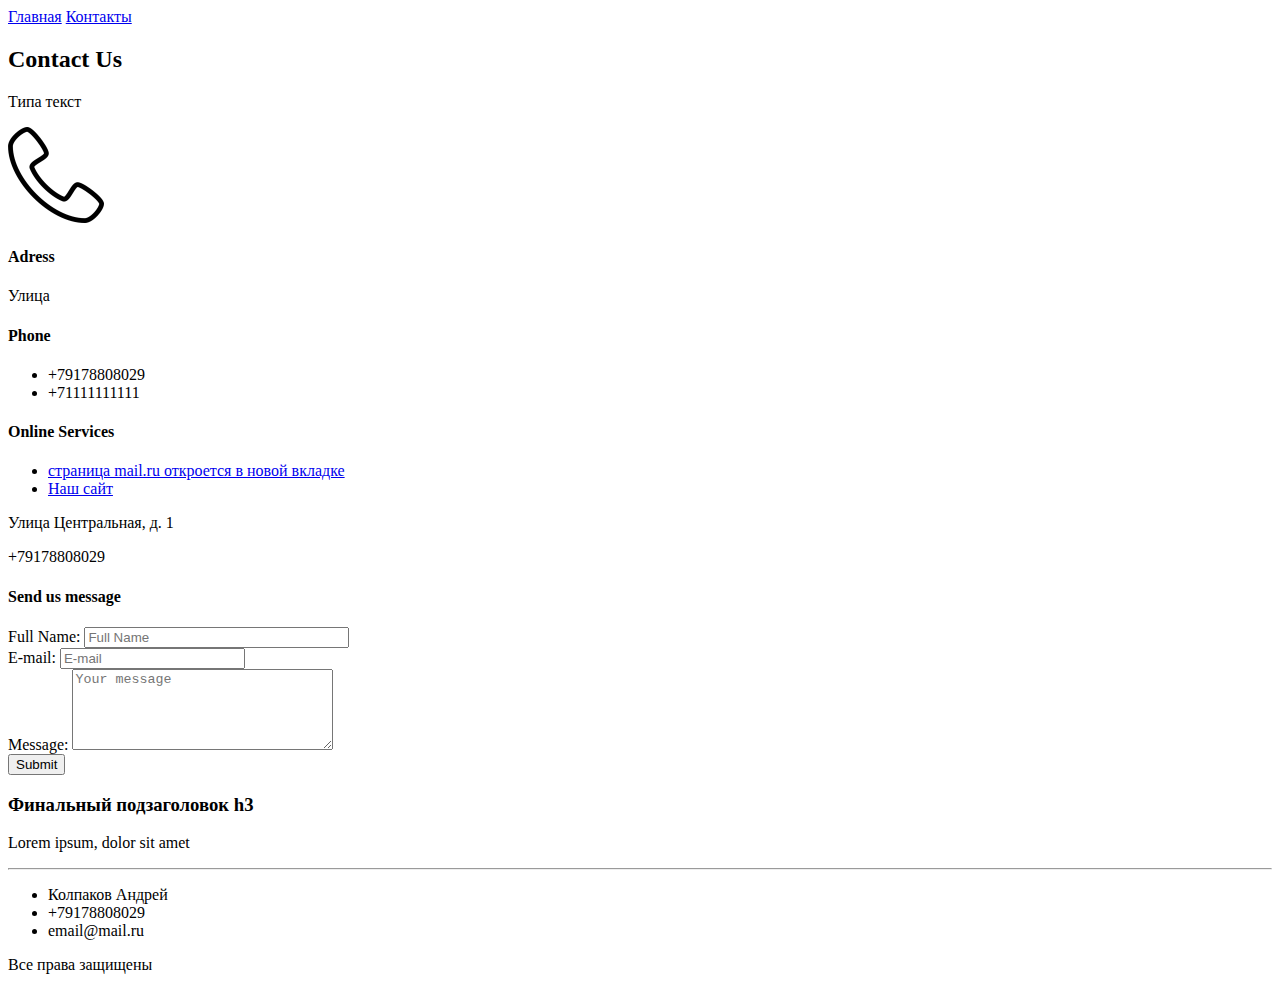
==== lessons/contacts.html @ a2d811bc "Add contact page" ====
<!DOCTYPE html>
<html lang="en">

<head>
  <meta charset="UTF-8">
  <meta name="viewport" content="width=device-width, initial-scale=1.0">
  <meta http-equive="X-UA-Compatible" content="ie=edge">
  <title>Document</title>
</head>

<body>
  <header>
    <a href="index.html">Главная</a>
    <a href="contacts.html">Контакты</a>
  </header>

  <h2>Contact Us</h2>
  <p>Типа текст</p>
  <img src="images/phone-handset_icon-icons.com_48252.png" alt="phone_icon">

  <h4>Adress</h4>
  <p>Улица</p>
  <h4>Phone</h4>
  <ul>
    <li>+79178808029</li>
    <li>+71111111111</li>
  </ul>
  <h4>Online Services</h4>
  <ul>
    <li><a href="https://mail.ru" target="_blank">страница mail.ru откроется в новой вкладке</a></li>
    <li><a href="index.html">Наш сайт</a></li>
  </ul>
  <p>Улица Центральная, д. 1</p>
  <p>+79178808029</p>

  <h4>Send us message</h4>
  Full Name: <input type="text" size="30" placeholder="Full Name"><br>
  E-mail: <input type="email" placeholder="E-mail"><br>
  Message: <textarea cols="30" rows="5" placeholder="Your message"></textarea><br>
  <button type="submit">Submit</button>

  <script type="text/javascript" charset="utf-8" async
    src="https://api-maps.yandex.ru/services/constructor/1.0/js/?um=constructor%3Ac2dc0864d0be37b083ab0db686a1c53e6e2b4c50fb0975d7587f844fe6e3d88c&amp;width=500&amp;height=400&amp;lang=ru_RU&amp;scroll=true"></script>


  <footer>
    <h3>Финальный подзаголовок h3</h3>
    <p>Lorem ipsum, dolor sit amet </p>
    <hr>
    <ul>
      <li>Колпаков Андрей</li>
      <li>+79178808029</li>
      <li>email@mail.ru</li>
    </ul>
    <p>Все права защищены</p>
  </footer>
</body>

</html>
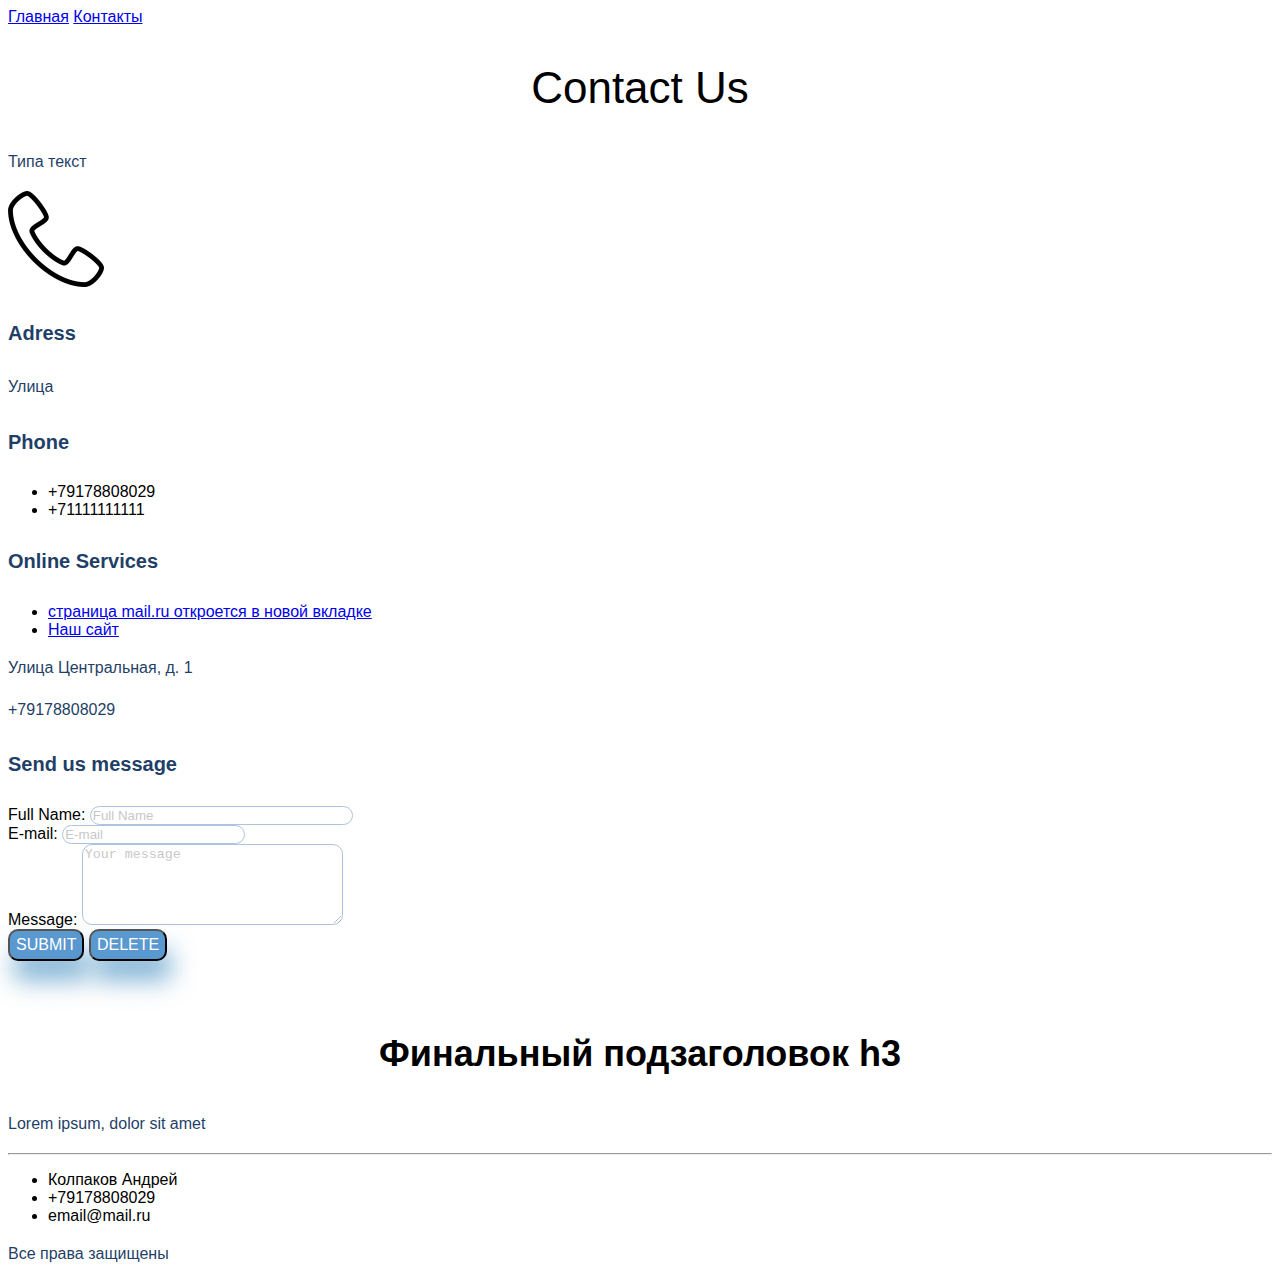
==== commit ad94318e: "base_CSS" ====
--- a/lessons/contacts.html
+++ b/lessons/contacts.html
@@ -6,6 +6,7 @@
   <meta name="viewport" content="width=device-width, initial-scale=1.0">
   <meta http-equive="X-UA-Compatible" content="ie=edge">
   <title>Document</title>
+  <link rel="stylesheet" href="style.css">
 </head>
 
 <body>
@@ -14,45 +15,49 @@
     <a href="contacts.html">Контакты</a>
   </header>
 
-  <h2>Contact Us</h2>
-  <p>Типа текст</p>
+  <h2 class="h2_contacts">Contact Us</h2>
+  <p class="paragraf_style">Типа текст</p>
   <img src="images/phone-handset_icon-icons.com_48252.png" alt="phone_icon">
 
-  <h4>Adress</h4>
-  <p>Улица</p>
-  <h4>Phone</h4>
+  <h4 class="h4_style">Adress</h4>
+  <p class="paragraf_style">Улица</p>
+  <h4 class="h4_style">Phone</h4>
   <ul>
     <li>+79178808029</li>
     <li>+71111111111</li>
   </ul>
-  <h4>Online Services</h4>
+  <h4 class="h4_style">Online Services</h4>
   <ul>
     <li><a href="https://mail.ru" target="_blank">страница mail.ru откроется в новой вкладке</a></li>
     <li><a href="index.html">Наш сайт</a></li>
   </ul>
-  <p>Улица Центральная, д. 1</p>
-  <p>+79178808029</p>
+  <p class="paragraf_style">Улица Центральная, д. 1</p>
+  <p class="paragraf_style">+79178808029</p>
 
-  <h4>Send us message</h4>
-  Full Name: <input type="text" size="30" placeholder="Full Name"><br>
-  E-mail: <input type="email" placeholder="E-mail"><br>
-  Message: <textarea cols="30" rows="5" placeholder="Your message"></textarea><br>
-  <button type="submit">Submit</button>
-
+  <h4 class="h4_style">Send us message</h4>
+  <form action="#">
+    Full Name: <input type="text" size="30" placeholder="Full Name"><br>
+    E-mail: <input type="email" placeholder="E-mail"><br>
+    Message: <textarea cols="30" rows="5" placeholder="Your message"></textarea><br>
+    <button class="button" type="submit">Submit</button>
+    <button class="button" type="reset">Delete</button>
+  </form>
+  <br>
+  <br>
   <script type="text/javascript" charset="utf-8" async
     src="https://api-maps.yandex.ru/services/constructor/1.0/js/?um=constructor%3Ac2dc0864d0be37b083ab0db686a1c53e6e2b4c50fb0975d7587f844fe6e3d88c&amp;width=500&amp;height=400&amp;lang=ru_RU&amp;scroll=true"></script>
 
 
   <footer>
-    <h3>Финальный подзаголовок h3</h3>
-    <p>Lorem ipsum, dolor sit amet </p>
+    <h3 class="h3_style">Финальный подзаголовок h3</h3>
+    <p class="paragraf_style">Lorem ipsum, dolor sit amet </p>
     <hr>
     <ul>
       <li>Колпаков Андрей</li>
       <li>+79178808029</li>
       <li>email@mail.ru</li>
     </ul>
-    <p>Все права защищены</p>
+    <p class="paragraf_style">Все права защищены</p>
   </footer>
 </body>
 
--- a/lessons/style.css
+++ b/lessons/style.css
@@ -0,0 +1,51 @@
+body {
+  font-family: sans-serif;
+}
+
+.paragraf_style {
+  font-size: 16px;
+  line-height: 26px;
+  color: #1F3F68;
+}
+
+.h1_style {
+  font-size: 64px;
+  color: #1F3F68;
+}
+
+.h2_contacts {
+  font-weight: 500;
+  font-size: 44px;
+  text-align: center;
+}
+
+.h3_style {
+  font-size: 36px;
+  text-align: center;
+}
+
+.h4_style {
+  font-size: 20px;
+  line-height: 30px;
+  color: #1F3F68;
+}
+
+input,
+textarea {
+  border: 1px solid #356EAD;
+  box-sizing: border-box;
+  border-radius: 10px;
+  opacity: 0.4;
+}
+
+.button {
+  background: #5A98D0;
+  box-shadow: 5px 20px 25px rgba(16, 112, 177, 0.5);
+  border-radius: 10px;
+  font-weight: 500;
+  font-size: 16px;
+  line-height: 26px;
+  text-align: center;
+  color: #FFFFFF;
+  text-transform: uppercase;
+}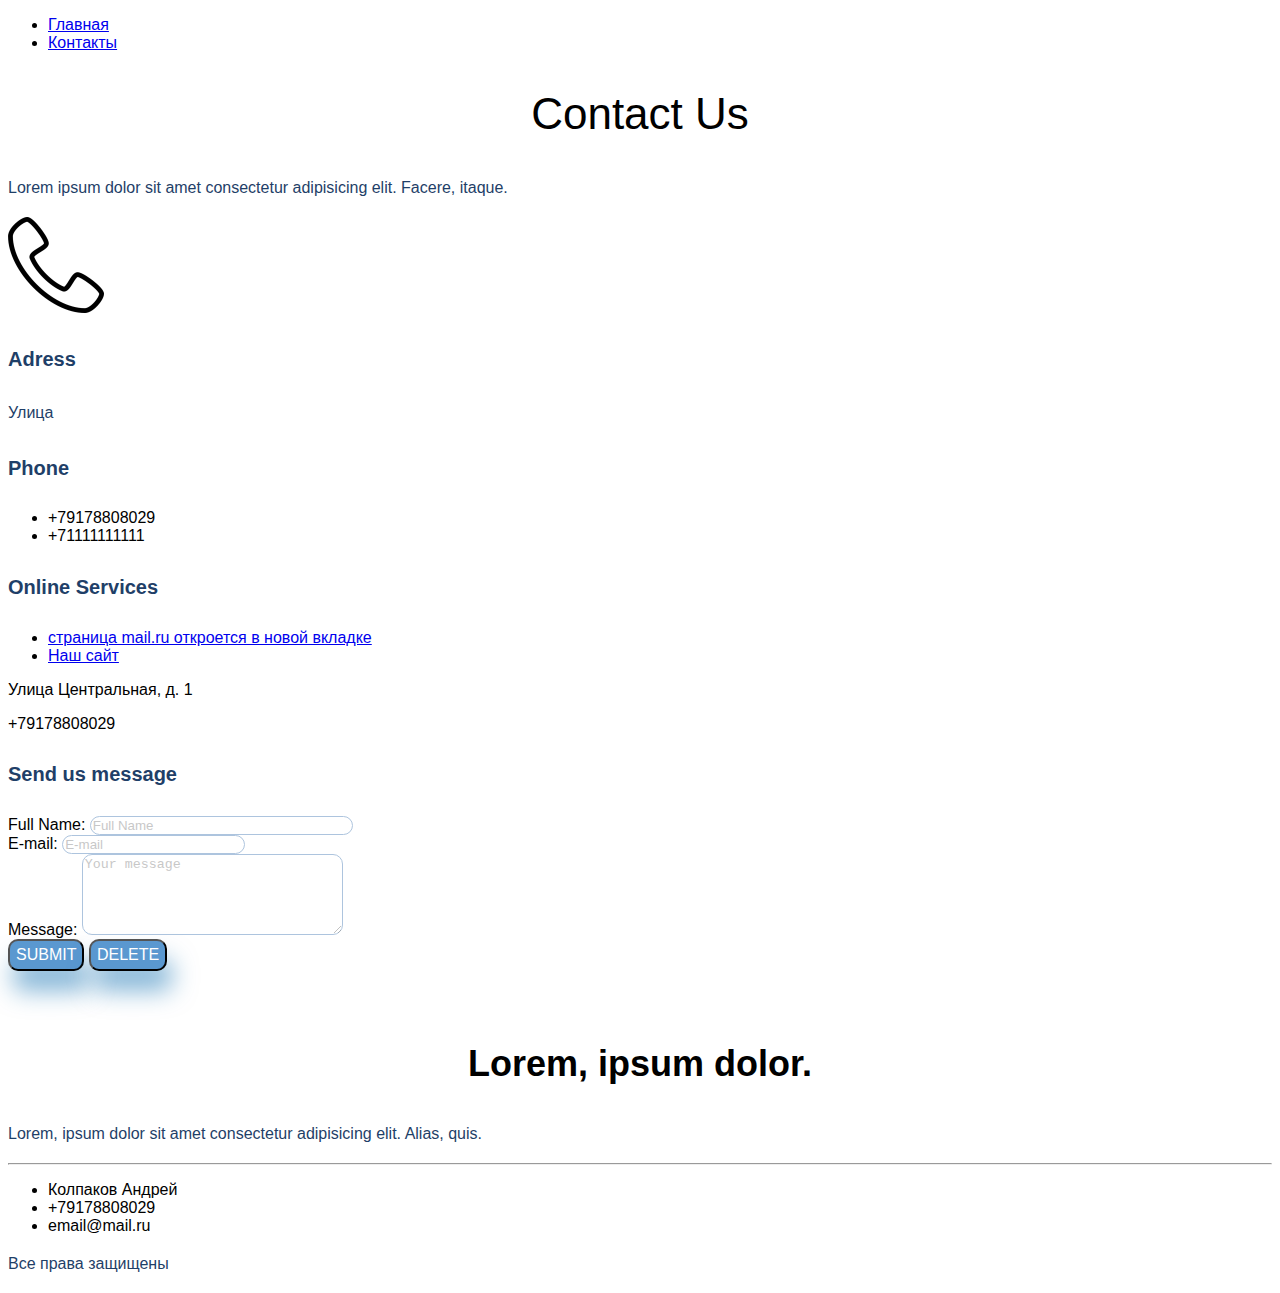
==== commit 082a80fc: "added div's" ====
--- a/lessons/contacts.html
+++ b/lessons/contacts.html
@@ -10,37 +10,48 @@
 </head>
 
 <body>
-  <header>
+  <!-- <header>
     <a href="index.html">Главная</a>
     <a href="contacts.html">Контакты</a>
-  </header>
+  </header> -->
 
-  <h2 class="h2_contacts">Contact Us</h2>
-  <p class="paragraf_style">Типа текст</p>
-  <img src="images/phone-handset_icon-icons.com_48252.png" alt="phone_icon">
+  <ul class="header">
+    <li><a href="index.html">Главная</a></li>
+    <li><a href="contacts.html">Контакты</a></li>
+  </ul>
+  <div class="contacts_header">
+    <h2 class="heading-contacts">Contact Us</h2>
+    <p class="text">Lorem ipsum dolor sit amet consectetur adipisicing elit. Facere, itaque.</p>
+  </div>
 
-  <h4 class="h4_style">Adress</h4>
-  <p class="paragraf_style">Улица</p>
-  <h4 class="h4_style">Phone</h4>
-  <ul>
-    <li>+79178808029</li>
-    <li>+71111111111</li>
-  </ul>
-  <h4 class="h4_style">Online Services</h4>
-  <ul>
-    <li><a href="https://mail.ru" target="_blank">страница mail.ru откроется в новой вкладке</a></li>
-    <li><a href="index.html">Наш сайт</a></li>
-  </ul>
-  <p class="paragraf_style">Улица Центральная, д. 1</p>
-  <p class="paragraf_style">+79178808029</p>
+  <form action="#">
+    <div class="contacts-info">
+      <img src="images/phone-handset_icon-icons.com_48252.png" alt="phone_icon">
 
-  <h4 class="h4_style">Send us message</h4>
-  <form action="#">
-    Full Name: <input type="text" size="30" placeholder="Full Name"><br>
-    E-mail: <input type="email" placeholder="E-mail"><br>
-    Message: <textarea cols="30" rows="5" placeholder="Your message"></textarea><br>
-    <button class="button" type="submit">Submit</button>
-    <button class="button" type="reset">Delete</button>
+      <h4 class="heading-mini">Adress</h4>
+      <p class="text">Улица</p>
+      <h4 class="heading-mini">Phone</h4>
+      <ul>
+        <li>+79178808029</li>
+        <li>+71111111111</li>
+      </ul>
+      <h4 class="heading-mini">Online Services</h4>
+      <ul>
+        <li><a href="https://mail.ru" target="_blank">страница mail.ru откроется в новой вкладке</a></li>
+        <li><a href="index.html">Наш сайт</a></li>
+      </ul>
+      <p class="paragraf_style">Улица Центральная, д. 1</p>
+      <p class="paragraf_style">+79178808029</p>
+    </div>
+    <div class="form">
+      <h4 class="heading-mini">Send us message</h4>
+
+      Full Name: <input class="input-text" type="text" size="30" placeholder="Full Name"><br>
+      E-mail: <input class="input-text" type="email" placeholder="E-mail"><br>
+      Message: <textarea class="input-text" cols="30" rows="5" placeholder="Your message"></textarea><br>
+      <button class="button" type="submit">Submit</button>
+      <button class="button" type="reset">Delete</button>
+    </div>
   </form>
   <br>
   <br>
@@ -48,17 +59,25 @@
     src="https://api-maps.yandex.ru/services/constructor/1.0/js/?um=constructor%3Ac2dc0864d0be37b083ab0db686a1c53e6e2b4c50fb0975d7587f844fe6e3d88c&amp;width=500&amp;height=400&amp;lang=ru_RU&amp;scroll=true"></script>
 
 
-  <footer>
-    <h3 class="h3_style">Финальный подзаголовок h3</h3>
-    <p class="paragraf_style">Lorem ipsum, dolor sit amet </p>
+  <div class="footer">
+    <div class="footer-top">
+      <div class="footer-text">
+        <h3 class="heading">Lorem, ipsum dolor.</h3>
+        <p class="text">Lorem, ipsum dolor sit amet consectetur adipisicing elit. Alias, quis.</p>
+      </div>
+    </div>
     <hr>
-    <ul>
-      <li>Колпаков Андрей</li>
-      <li>+79178808029</li>
-      <li>email@mail.ru</li>
-    </ul>
-    <p class="paragraf_style">Все права защищены</p>
-  </footer>
+    <div class="footer-bottom">
+      <ul class="footer-info">
+        <li>Колпаков Андрей</li>
+        <li>+79178808029</li>
+        <li>email@mail.ru</li>
+      </ul>
+      <div class="footer-copy">
+        <p class="text">Все права защищены</p>
+      </div>
+    </div>
+  </div>
 </body>
 
 </html>--- a/lessons/style.css
+++ b/lessons/style.css
@@ -2,36 +2,35 @@
   font-family: sans-serif;
 }
 
-.paragraf_style {
+.text {
   font-size: 16px;
   line-height: 26px;
   color: #1F3F68;
 }
 
-.h1_style {
+.top_heading {
   font-size: 64px;
   color: #1F3F68;
 }
 
-.h2_contacts {
+.heading-contacts {
   font-weight: 500;
   font-size: 44px;
   text-align: center;
 }
 
-.h3_style {
+.heading {
   font-size: 36px;
   text-align: center;
 }
 
-.h4_style {
+.heading-mini {
   font-size: 20px;
   line-height: 30px;
   color: #1F3F68;
 }
 
-input,
-textarea {
+.input-text {
   border: 1px solid #356EAD;
   box-sizing: border-box;
   border-radius: 10px;
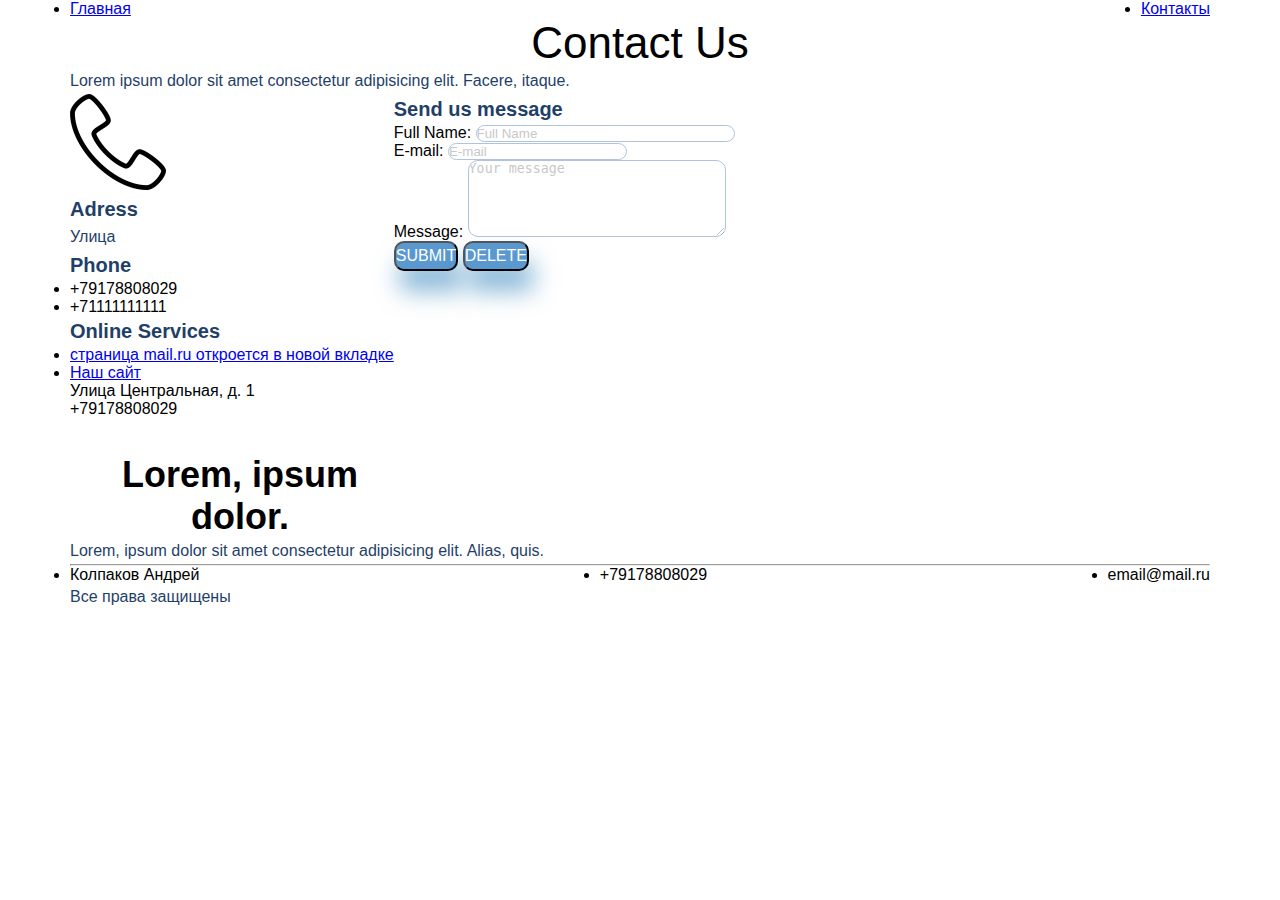
==== commit 000d1eab: "lesson_5 flexbox" ====
--- a/lessons/contacts.html
+++ b/lessons/contacts.html
@@ -14,70 +14,73 @@
     <a href="index.html">Главная</a>
     <a href="contacts.html">Контакты</a>
   </header> -->
+  <div class="container">
+    <ul class="header">
+      <li><a href="index.html">Главная</a></li>
+      <li><a href="contacts.html">Контакты</a></li>
+    </ul>
+    <div class="contacts_header">
+      <h2 class="heading-contacts">Contact Us</h2>
+      <p class="text">Lorem ipsum dolor sit amet consectetur adipisicing elit. Facere, itaque.</p>
+    </div>
 
-  <ul class="header">
-    <li><a href="index.html">Главная</a></li>
-    <li><a href="contacts.html">Контакты</a></li>
-  </ul>
-  <div class="contacts_header">
-    <h2 class="heading-contacts">Contact Us</h2>
-    <p class="text">Lorem ipsum dolor sit amet consectetur adipisicing elit. Facere, itaque.</p>
+    <form class="contacts_form" action="#">
+      <div class="contacts-info">
+        <img src="images/phone-handset_icon-icons.com_48252.png" alt="phone_icon">
+
+        <h4 class="heading-mini">Adress</h4>
+        <p class="text">Улица</p>
+        <h4 class="heading-mini">Phone</h4>
+        <ul>
+          <li>+79178808029</li>
+          <li>+71111111111</li>
+        </ul>
+        <h4 class="heading-mini">Online Services</h4>
+        <ul>
+          <li><a href="https://mail.ru" target="_blank">страница mail.ru откроется в новой вкладке</a></li>
+          <li><a href="index.html">Наш сайт</a></li>
+        </ul>
+        <p class="paragraf_style">Улица Центральная, д. 1</p>
+        <p class="paragraf_style">+79178808029</p>
+      </div>
+      <div class="form">
+        <h4 class="heading-mini">Send us message</h4>
+
+        Full Name: <input class="input-text" type="text" size="30" placeholder="Full Name"><br>
+        E-mail: <input class="input-text" type="email" placeholder="E-mail"><br>
+        Message: <textarea class="input-text" cols="30" rows="5" placeholder="Your message"></textarea><br>
+        <button class="button" type="submit">Submit</button>
+        <button class="button" type="reset">Delete</button>
+      </div>
+    </form>
+    <br>
+    <br>
+    <script class="container" type="text/javascript" charset="utf-8" async
+      src="https://api-maps.yandex.ru/services/constructor/1.0/js/?um=constructor%3Ac2dc0864d0be37b083ab0db686a1c53e6e2b4c50fb0975d7587f844fe6e3d88c&amp;width=100%&amp;height=400&amp;lang=ru_RU&amp;scroll=true"></script>
   </div>
 
-  <form action="#">
-    <div class="contacts-info">
-      <img src="images/phone-handset_icon-icons.com_48252.png" alt="phone_icon">
-
-      <h4 class="heading-mini">Adress</h4>
-      <p class="text">Улица</p>
-      <h4 class="heading-mini">Phone</h4>
-      <ul>
-        <li>+79178808029</li>
-        <li>+71111111111</li>
-      </ul>
-      <h4 class="heading-mini">Online Services</h4>
-      <ul>
-        <li><a href="https://mail.ru" target="_blank">страница mail.ru откроется в новой вкладке</a></li>
-        <li><a href="index.html">Наш сайт</a></li>
-      </ul>
-      <p class="paragraf_style">Улица Центральная, д. 1</p>
-      <p class="paragraf_style">+79178808029</p>
-    </div>
-    <div class="form">
-      <h4 class="heading-mini">Send us message</h4>
-
-      Full Name: <input class="input-text" type="text" size="30" placeholder="Full Name"><br>
-      E-mail: <input class="input-text" type="email" placeholder="E-mail"><br>
-      Message: <textarea class="input-text" cols="30" rows="5" placeholder="Your message"></textarea><br>
-      <button class="button" type="submit">Submit</button>
-      <button class="button" type="reset">Delete</button>
-    </div>
-  </form>
-  <br>
-  <br>
-  <script type="text/javascript" charset="utf-8" async
-    src="https://api-maps.yandex.ru/services/constructor/1.0/js/?um=constructor%3Ac2dc0864d0be37b083ab0db686a1c53e6e2b4c50fb0975d7587f844fe6e3d88c&amp;width=500&amp;height=400&amp;lang=ru_RU&amp;scroll=true"></script>
-
-
   <div class="footer">
-    <div class="footer-top">
-      <div class="footer-text">
-        <h3 class="heading">Lorem, ipsum dolor.</h3>
-        <p class="text">Lorem, ipsum dolor sit amet consectetur adipisicing elit. Alias, quis.</p>
+    <div class="container">
+      <div class="footer-top">
+        <div class="footer-text">
+          <h3 class="heading heading_footer">Lorem, ipsum dolor.</h3>
+          <p class="text text_footer">Lorem, ipsum dolor sit amet consectetur adipisicing elit. Alias, quis.</p>
+        </div>
       </div>
-    </div>
-    <hr>
-    <div class="footer-bottom">
-      <ul class="footer-info">
-        <li>Колпаков Андрей</li>
-        <li>+79178808029</li>
-        <li>email@mail.ru</li>
-      </ul>
-      <div class="footer-copy">
-        <p class="text">Все права защищены</p>
+      <hr>
+      <div class="footer-bottom">
+        <ul class="footer-info">
+          <li>Колпаков Андрей</li>
+          <li>+79178808029</li>
+          <li>email@mail.ru</li>
+        </ul>
+        <div class="footer-copy">
+          <p class="text">Все права защищены</p>
+        </div>
       </div>
     </div>
   </div>
 </body>
+</body>
 
 </html>--- a/lessons/style.css
+++ b/lessons/style.css
@@ -1,5 +1,15 @@
+* {
+  margin: 0;
+  padding: 0;
+}
+
 body {
   font-family: sans-serif;
+}
+
+.container {
+  width: 1140px;
+  margin: 0 auto;
 }
 
 .text {
@@ -8,9 +18,21 @@
   color: #1F3F68;
 }
 
+.top_text {
+  width: 425px;
+}
+
+.header {
+  display: flex;
+  justify-content: space-between;
+
+}
+
 .top_heading {
   font-size: 64px;
   color: #1F3F68;
+  width: 510px;
+  text-align: center;
 }
 
 .heading-contacts {
@@ -19,9 +41,36 @@
   text-align: center;
 }
 
+.card-box {
+  display: flex;
+  justify-content: space-between;
+}
+
+.card {
+  width: 359px;
+}
+
 .heading {
   font-size: 36px;
   text-align: center;
+}
+
+.heading_footer {
+  width: 340px;
+}
+
+.text_footer {
+  width: 495px;
+}
+
+.footer-info {
+  display: flex;
+  justify-content: space-between;
+}
+
+.contacts_form {
+  display: flex;
+  /* justify-content: flex-start; */
 }
 
 .heading-mini {
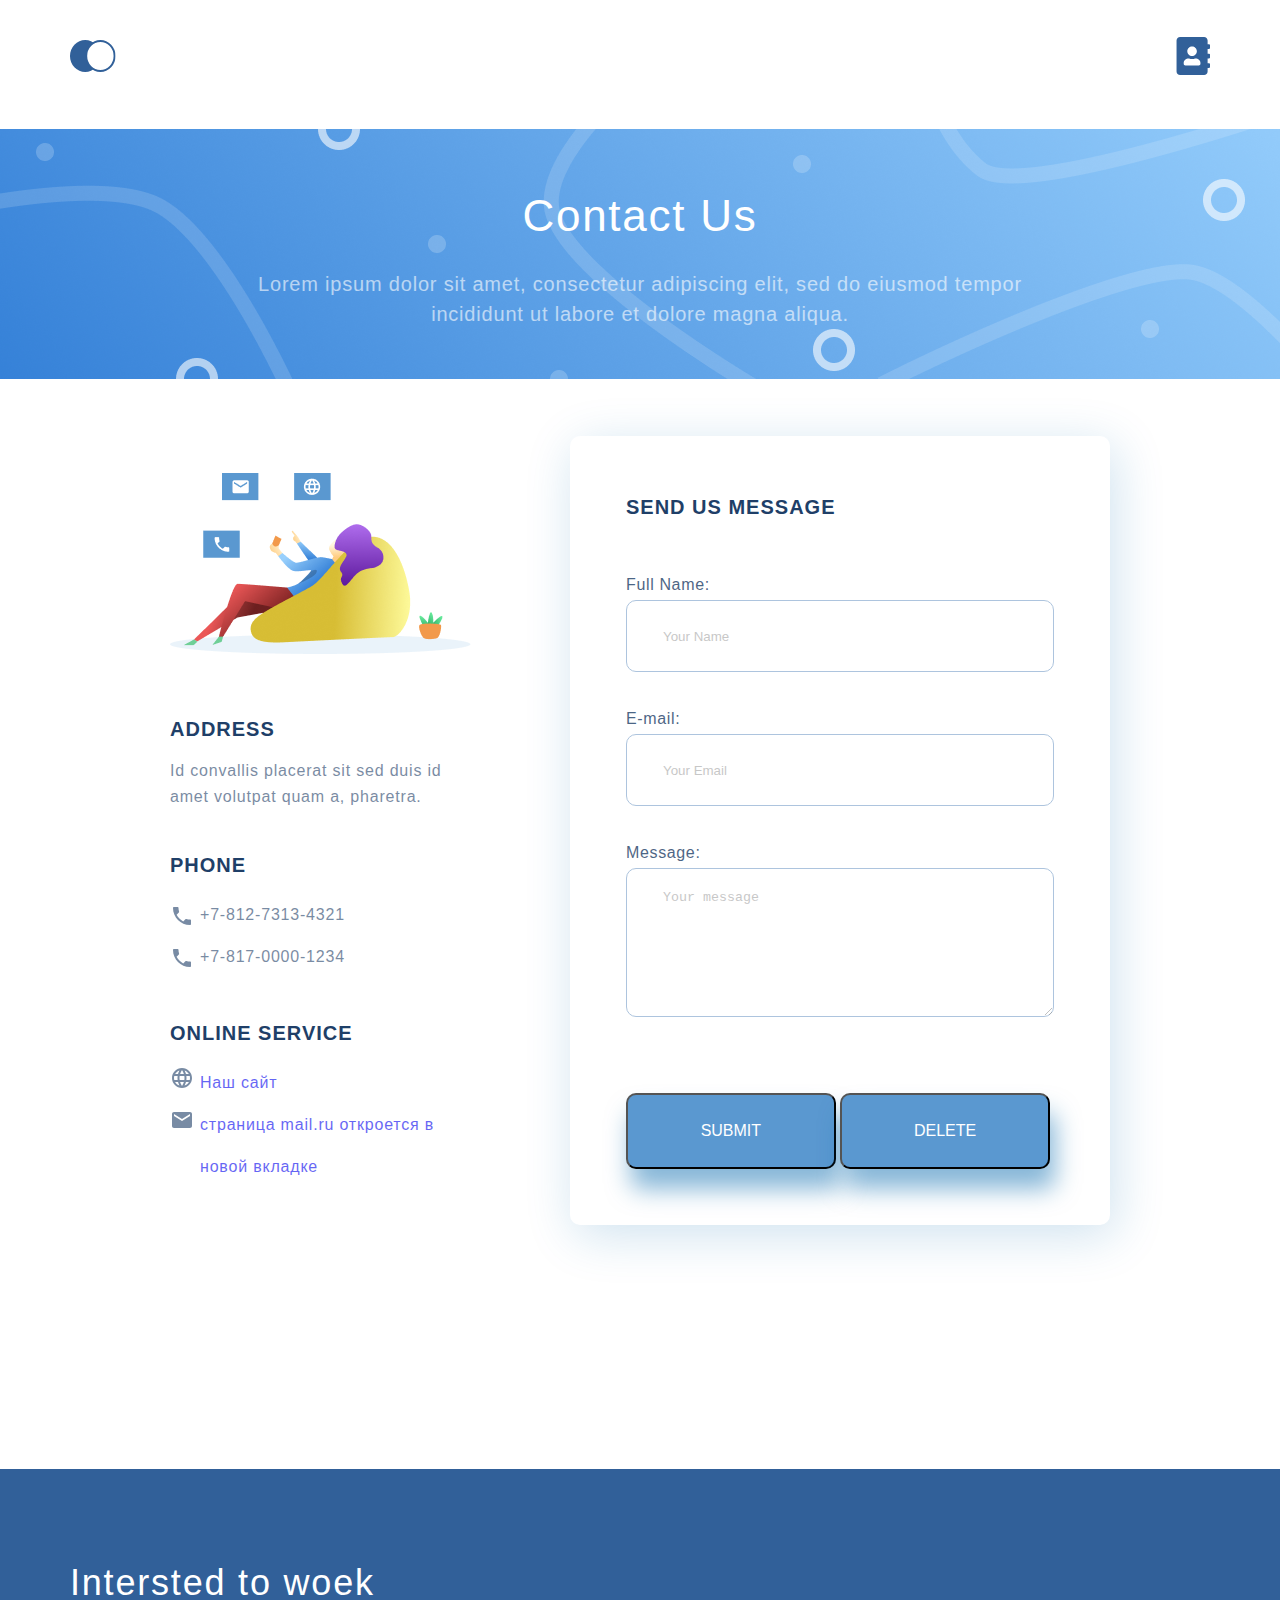
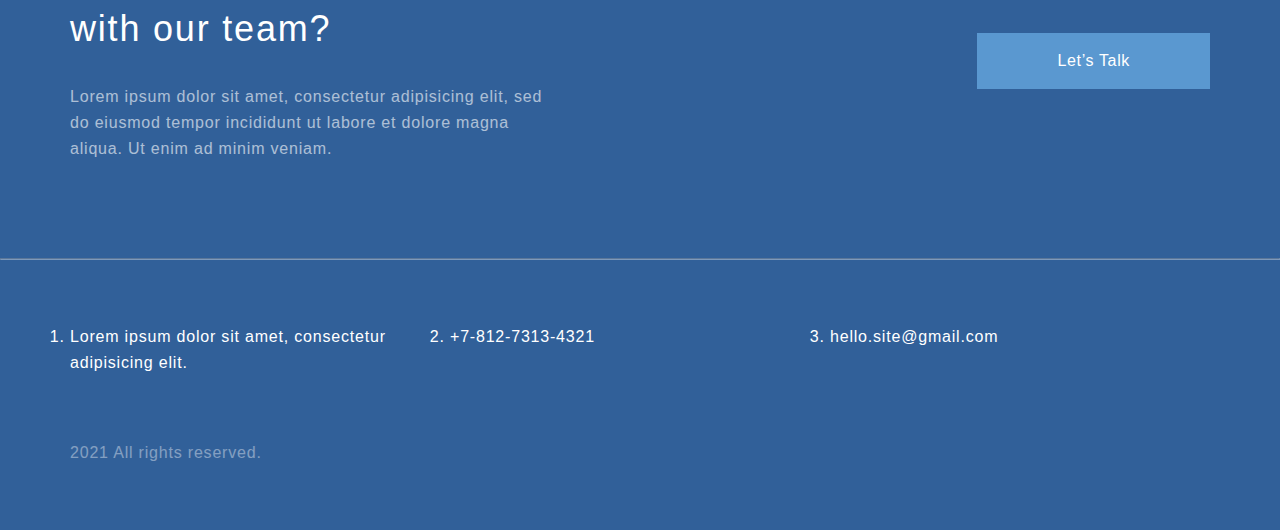
==== commit 178aa3fd: "end of contacts page layout" ====
--- a/lessons/contacts.html
+++ b/lessons/contacts.html
@@ -16,39 +16,51 @@
   </header> -->
   <div class="container">
     <ul class="header">
-      <li><a href="index.html">Главная</a></li>
-      <li><a href="contacts.html">Контакты</a></li>
+      <li><a href="index.html"><img src="images/logo.svg" alt="logo"></a></li>
+      <li><a href="contacts.html"><img src="images/contacts.svg" alt="contacts"></a></li>
     </ul>
-    <div class="contacts_header">
-      <h2 class="heading-contacts">Contact Us</h2>
-      <p class="text">Lorem ipsum dolor sit amet consectetur adipisicing elit. Facere, itaque.</p>
+  </div>
+
+  <div class="contacts_header">
+    <div class="container">
+      <div class="contacts_title">
+        <h2 class="heading-contacts">Contact Us</h2>
+        <p class="text contacts_title_text">Lorem ipsum dolor sit amet, consectetur adipiscing elit, sed do eiusmod
+          tempor incididunt ut
+          labore et dolore magna aliqua.</p>
+      </div>
     </div>
+  </div>
 
+  <div class="container">
     <form class="contacts_form" action="#">
       <div class="contacts-info">
-        <img src="images/phone-handset_icon-icons.com_48252.png" alt="phone_icon">
+        <img class="contacts_img" src="images/contacts_info.png" alt="contacts_img">
 
-        <h4 class="heading-mini">Adress</h4>
-        <p class="text">Улица</p>
-        <h4 class="heading-mini">Phone</h4>
-        <ul>
-          <li>+79178808029</li>
-          <li>+71111111111</li>
+        <h4 class="heading-mini heading_contacts_info">ADDRESS</h4>
+        <p class="text">Id convallis placerat sit sed duis id amet volutpat quam a, pharetra.</p>
+        <h4 class="heading-mini heading_contacts_info">PHONE</h4>
+        <ul class="text">
+          <li class="phone">+7-812-7313-4321</li>
+          <li class="phone">+7-817-0000-1234</li>
         </ul>
-        <h4 class="heading-mini">Online Services</h4>
-        <ul>
-          <li><a href="https://mail.ru" target="_blank">страница mail.ru откроется в новой вкладке</a></li>
-          <li><a href="index.html">Наш сайт</a></li>
+        <h4 class="heading-mini heading_contacts_info">ONLINE SERVICE</h4>
+        <ul class="text">
+          <li class="my_site"><a class="contacts_links" href="index.html">Наш сайт</a></li>
+          <li class="email"><a class="contacts_links" href="https://mail.ru" target="_blank">страница mail.ru откроется
+              в новой вкладке</a>
+          </li>
         </ul>
-        <p class="paragraf_style">Улица Центральная, д. 1</p>
-        <p class="paragraf_style">+79178808029</p>
       </div>
       <div class="form">
-        <h4 class="heading-mini">Send us message</h4>
+        <h4 class="heading-mini form_heading">SEND US MESSAGE</h4>
+        <h5 class="form_names">Full Name: </h5>
 
-        Full Name: <input class="input-text" type="text" size="30" placeholder="Full Name"><br>
-        E-mail: <input class="input-text" type="email" placeholder="E-mail"><br>
-        Message: <textarea class="input-text" cols="30" rows="5" placeholder="Your message"></textarea><br>
+        <input class="input-text" type="text" size="30" placeholder="Your Name"><br>
+        <h5 class="form_names">E-mail: </h5>
+        <input class="input-text" type="email" placeholder="Your Email"><br>
+        <h5 class="form_names">Message: </h5>
+        <textarea class="input-text" cols="30" rows="7" placeholder="Your message"></textarea><br>
         <button class="button" type="submit">Submit</button>
         <button class="button" type="reset">Delete</button>
       </div>
@@ -63,24 +75,30 @@
     <div class="container">
       <div class="footer-top">
         <div class="footer-text">
-          <h3 class="heading heading_footer">Lorem, ipsum dolor.</h3>
-          <p class="text text_footer">Lorem, ipsum dolor sit amet consectetur adipisicing elit. Alias, quis.</p>
+          <h3 class="heading heading_footer">Intersted to woek
+            with our team?</h3>
+          <p class="text text_footer">Lorem ipsum dolor sit amet, consectetur adipisicing elit, sed do eiusmod tempor
+            incididunt ut labore et dolore magna aliqua. Ut enim ad minim veniam.</p>
         </div>
+        <a href="#" class="footer_button">Let’s Talk</a>
+
       </div>
-      <hr>
+    </div>
+    <hr>
+    <div class="container">
       <div class="footer-bottom">
-        <ul class="footer-info">
-          <li>Колпаков Андрей</li>
-          <li>+79178808029</li>
-          <li>email@mail.ru</li>
-        </ul>
+        <ol class="footer-info">
+          <li class="footer_list">Lorem ipsum dolor sit amet, consectetur adipisicing elit.</li>
+          <li class="footer_list">+7-812-7313-4321</li>
+          <li class="footer_list">hello.site@gmail.com</li>
+        </ol>
         <div class="footer-copy">
-          <p class="text">Все права защищены</p>
+          <p class="text footer_copy_text">2021 All rights reserved.</p>
         </div>
       </div>
     </div>
   </div>
 </body>
-</body>
+
 
 </html>--- a/lessons/style.css
+++ b/lessons/style.css
@@ -1,20 +1,43 @@
+div {
+  display: block;
+}
+
 * {
   margin: 0;
   padding: 0;
 }
 
+
 body {
   font-family: sans-serif;
 }
 
 .container {
-  width: 1140px;
+  max-width: 1140px;
   margin: 0 auto;
+  display: flex;
+  flex-direction: column;
+  height: 100%;
+
+}
+
+top_box {
+  display: flex;
+  flex-direction: column;
+  height: 100%;
+}
+
+.top {
+  Height: 768px;
+  background: linear-gradient(0deg, #EBF3FB 8.84%, rgba(152, 195, 232, 0) 31.12%);
+
 }
 
 .text {
   font-size: 16px;
   line-height: 26px;
+  letter-spacing: 0.05em;
+  opacity: 0.6;
   color: #1F3F68;
 }
 
@@ -25,58 +48,361 @@
 .header {
   display: flex;
   justify-content: space-between;
-
+  list-style-type: none;
+  height: 48px;
+  padding-top: 34px;
+  align-items: center;
+}
+
+.top_info {
+  padding-top: 107px;
+  flex-grow: 1;
+  background-image: url(images/tob_back.png);
+  background-repeat: no-repeat;
+  background-position: right center;
 }
 
 .top_heading {
   font-size: 64px;
+  font-weight: 300;
+  line-height: 74px;
   color: #1F3F68;
   width: 510px;
-  text-align: center;
+  letter-spacing: 0.04em;
+  font-style: normal;
+  margin-bottom: 32px;
+  /* padding-top: 107px; */
+  /* text-align: center; */
+
+}
+
+.top_button {
+
+  font-style: normal;
+  font-weight: 400;
+  font-size: 16px;
+  line-height: 26px;
+  text-align: center;
+  letter-spacing: 0.04em;
+  color: #FFFFFF;
+  background: #5A98D0;
+  box-shadow: 5px 10px 20px rgba(53, 110, 173, 0.2);
+  border-radius: 10px;
+  padding: 15px 50px;
+  text-decoration: none;
+  display: inline-block;
+  margin-top: 71px;
+}
+
+.what-we-do {
+  padding-top: 64px;
+}
+
+.heading {
+  font-size: 36px;
+  text-align: center;
+  font-weight: 300;
+  line-height: 46px;
+  letter-spacing: 0.05em;
+  color: #000000;
+}
+
+.card-box {
+  display: flex;
+  justify-content: space-between;
+  padding-top: 64px;
+  padding-bottom: 64px;
+}
+
+.card {
+  width: 359px;
+  padding: 44px 32px;
+  box-sizing: border-box;
+  background: #FFFFFF;
+  box-shadow: 5px 20px 50px rgba(16, 112, 177, 0.2);
+  border-radius: 10px;
+  display: flex;
+  flex-direction: column;
+}
+
+.card_image {
+  align-self: center;
+  margin-bottom: 51px;
+}
+
+.card-text {
+  margin-bottom: 14px;
+}
+
+.card_link {
+  font-weight: 400;
+  font-size: 14px;
+  line-height: 30px;
+  letter-spacing: 0.05em;
+  color: #5A98D0;
+  text-decoration: none;
+
+}
+
+.project {}
+
+.project_item {
+  position: relative;
+  flex-grow: 1;
+}
+
+.project_image {
+  width: 100%;
+
+}
+
+.text-project {
+  width: 75%;
+  margin: 32px auto 64px;
+  color: #222222;
+  opacity: 1;
+  text-align: center;
+}
+
+.project_text {
+
+  font-style: normal;
+  font-weight: 400;
+  font-size: 32px;
+  line-height: 46px;
+
+  text-align: right;
+  letter-spacing: 0.05em;
+
+  color: #FFFFFF;
+  position: absolute;
+  top: 64px;
+  right: 64px;
+
+}
+
+.project__parent {
+  display: flex;
+  justify-content: space-between;
+  margin-top: 32px;
+}
+
+.project_item_margin {
+  margin-right: 32px;
+}
+
+.project_text_mini {
+  font-size: 28px;
+  color: #FFFFFF;
+  right: auto;
+  top: 32px;
+  left: 32px;
+}
+
+.footer {
+
+  background: #316099;
+  padding-top: 91px;
+  padding-bottom: 64px;
+  margin-top: 112px;
+
+}
+
+.footer-top {
+  padding-bottom: 96px;
+  display: flex;
+  justify-content: space-between;
+  align-items: center;
+}
+
+.footer-text {
+  width: 495px;
+}
+
+.heading_footer {
+  width: 340px;
+  /* Intersted to woek with our team? */
+  text-align: left;
+  color: #FFFFFF;
+  margin-bottom: 32px;
+}
+
+.text_footer {
+  color: #FFFFFF;
+}
+
+.footer_button {
+  padding: 15px 80px;
+  font-size: 16px;
+  line-height: 26px;
+  text-align: center;
+  letter-spacing: 0.04em;
+  text-decoration: none;
+  color: #FFFFFF;
+  background: #5A98D0;
+}
+
+hr {
+  opacity: 0.4;
+}
+
+.footer-info {
+  margin: 64px auto;
+  display: flex;
+  justify-content: space-between;
+}
+
+.footer_list {
+  flex-grow: 1;
+  flex-basis: 33.3%;
+  font-size: 16px;
+  line-height: 26px;
+  letter-spacing: 0.05em;
+  color: #FFFFFF;
+  margin-right: 32px;
+}
+
+.footer_copy_text {
+  color: #FFFFFF;
+  opacity: 0.4;
+}
+
+.contacts_header {
+  padding-top: 50px;
+  padding-bottom: 50px;
+  text-align: center;
+  background-image: url(images/Contacts_title_back.png);
+  background-repeat: no-repeat;
+  background-position: center;
+  margin-top: 47px;
+  margin-bottom: 57px;
+}
+
+.contacts_title {
+  max-width: 780px;
+  margin: auto;
+
+  color: #FFFFFF;
 }
 
 .heading-contacts {
   font-weight: 500;
   font-size: 44px;
-  text-align: center;
-}
-
-.card-box {
-  display: flex;
-  justify-content: space-between;
-}
-
-.card {
-  width: 359px;
-}
-
-.heading {
-  font-size: 36px;
-  text-align: center;
-}
-
-.heading_footer {
-  width: 340px;
-}
-
-.text_footer {
-  width: 495px;
-}
-
-.footer-info {
-  display: flex;
-  justify-content: space-between;
+  line-height: 74px;
+  max-width: 780px;
+  margin: 0 auto 16px;
+  letter-spacing: 0.04em;
+
+}
+
+.contacts_title_text {
+  font-size: 20px;
+  line-height: 30px;
+  letter-spacing: 0.04em;
+  color: #FFFFFF;
 }
 
 .contacts_form {
   display: flex;
-  /* justify-content: flex-start; */
+  justify-content: flex-start;
+  margin-bottom: 96px;
+  align-items: baseline;
+}
+
+.contacts-info {
+  max-width: 300px;
+  margin: auto 100px;
+}
+
+.contacts_img {
+  margin-bottom: 16px;
+}
+
+.heading_contacts_info {
+  margin-top: 40px;
+  margin-bottom: 24px;
+}
+
+ul {
+  list-style-type: none;
+}
+
+li.phone {
+  padding-left: 30px;
+  background-image: url(images/ic_phone_24px.svg);
+  background-position: 0 10px;
+  /* background-position-x: 0px;
+  background-position-y: 10px; */
+  background-size: 24px auto;
+  background-repeat: no-repeat;
+  line-height: 42px;
+}
+
+.links {
+  text-decoration: none;
+}
+
+li.my_site,
+li.email {
+  padding-left: 30px;
+  position: relative;
+  line-height: 42px;
+
+}
+
+li.my_site::before,
+li.email::before {
+  content: url(images/ic_site_24px.svg);
+  position: absolute;
+  top: 2px;
+  left: 0;
+}
+
+.contacts_links {
+  text-decoration: none;
+}
+
+/* li.email {
+  padding-left: 30px;
+  position: relative;
+
+} */
+
+li.email::before {
+  content: url(images/ic_email_24px.svg);
+  /* position: absolute;
+  top: 2px;
+  left: 0; */
+}
+
+.form {
+  max-width: 540px;
+  /* height: 800px; */
+  padding: 56px;
+  box-shadow: 5px 10px 50px rgba(16, 112, 177, 0.2);
+  border-radius: 10px;
 }
 
 .heading-mini {
   font-size: 20px;
   line-height: 30px;
+  letter-spacing: 0.05em;
   color: #1F3F68;
+  margin-bottom: 14px;
+}
+
+.form_heading {
+  margin-bottom: 48px;
+}
+
+.form_names {
+  font-weight: 400;
+  font-size: 16px;
+  line-height: 30px;
+  letter-spacing: 0.04em;
+  color: #1F3F68;
+  opacity: 0.8;
+  margin-top: 32px;
 }
 
 .input-text {
@@ -84,6 +410,9 @@
   box-sizing: border-box;
   border-radius: 10px;
   opacity: 0.4;
+  width: 428px;
+  min-height: 72px;
+  padding: 21px 36px;
 }
 
 .button {
@@ -96,4 +425,8 @@
   text-align: center;
   color: #FFFFFF;
   text-transform: uppercase;
+  padding: 23px;
+  width: 49%;
+  margin: 72px auto 0;
+
 }